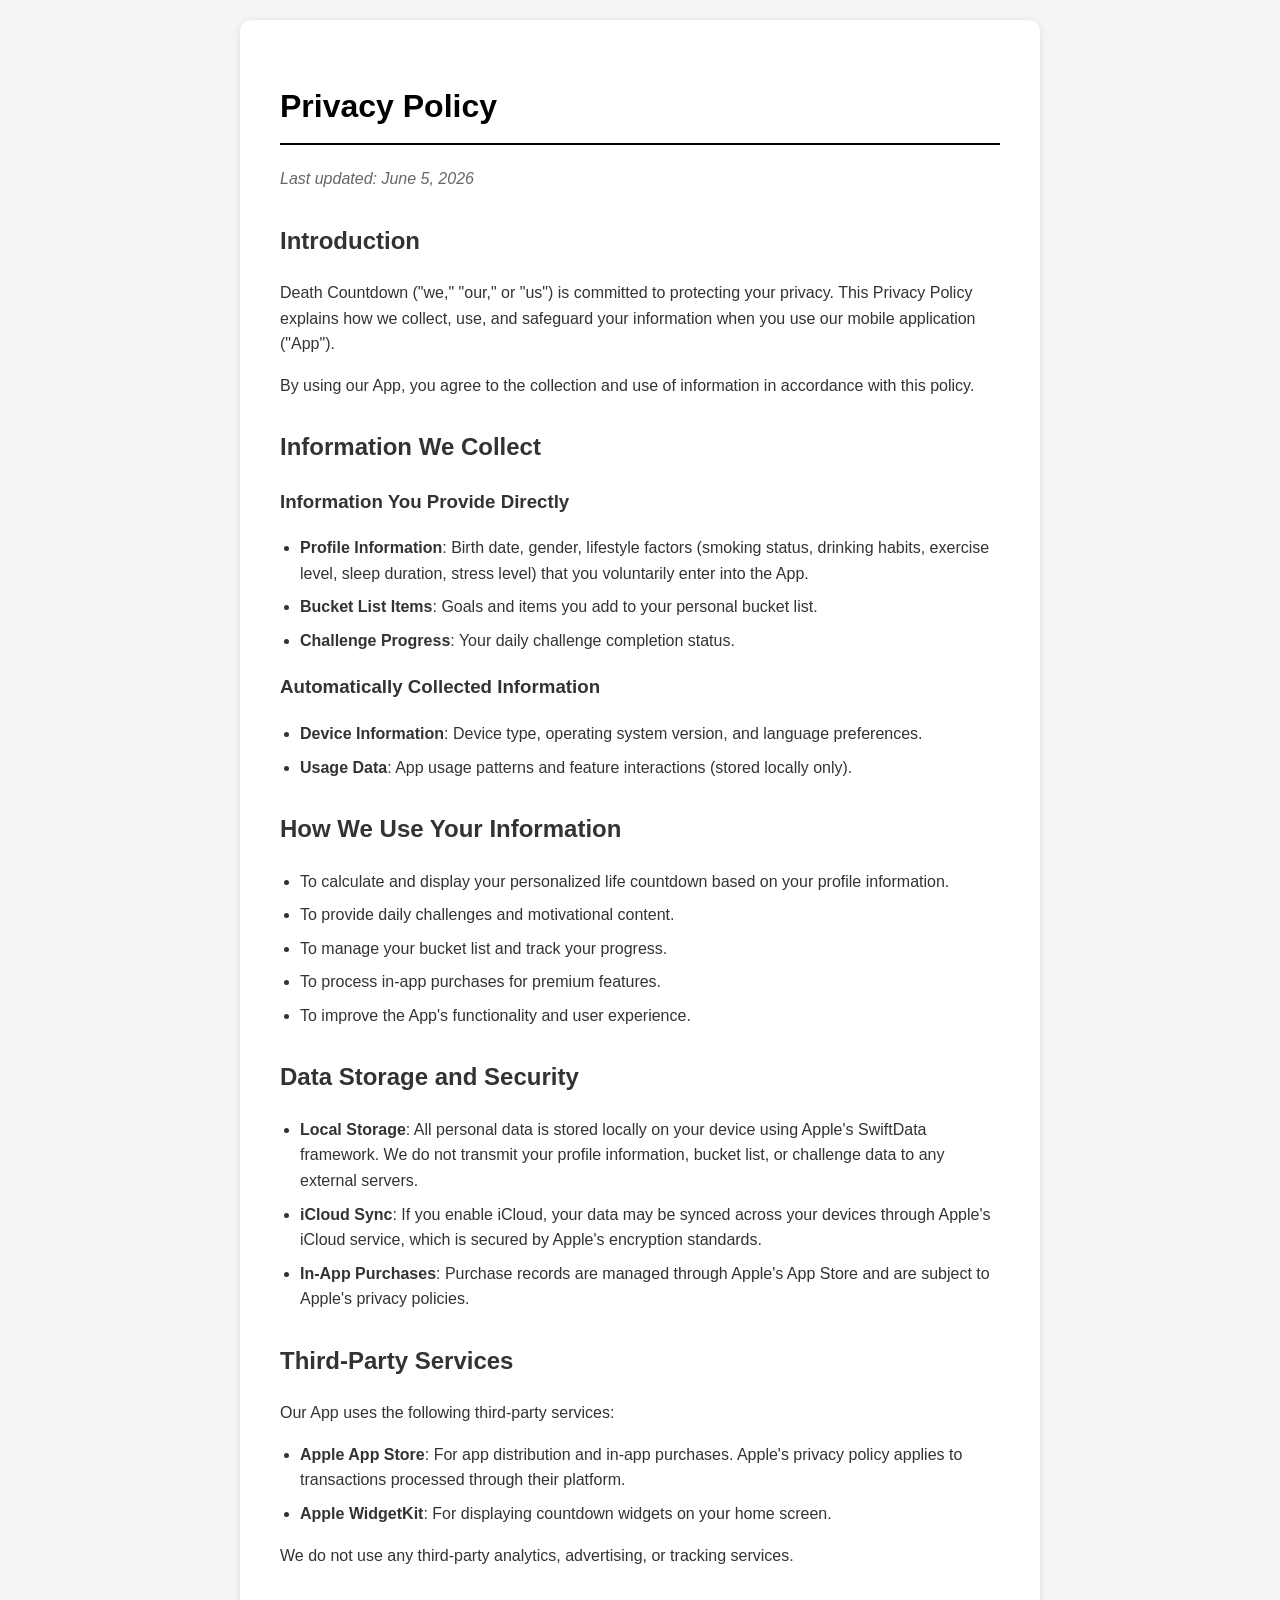
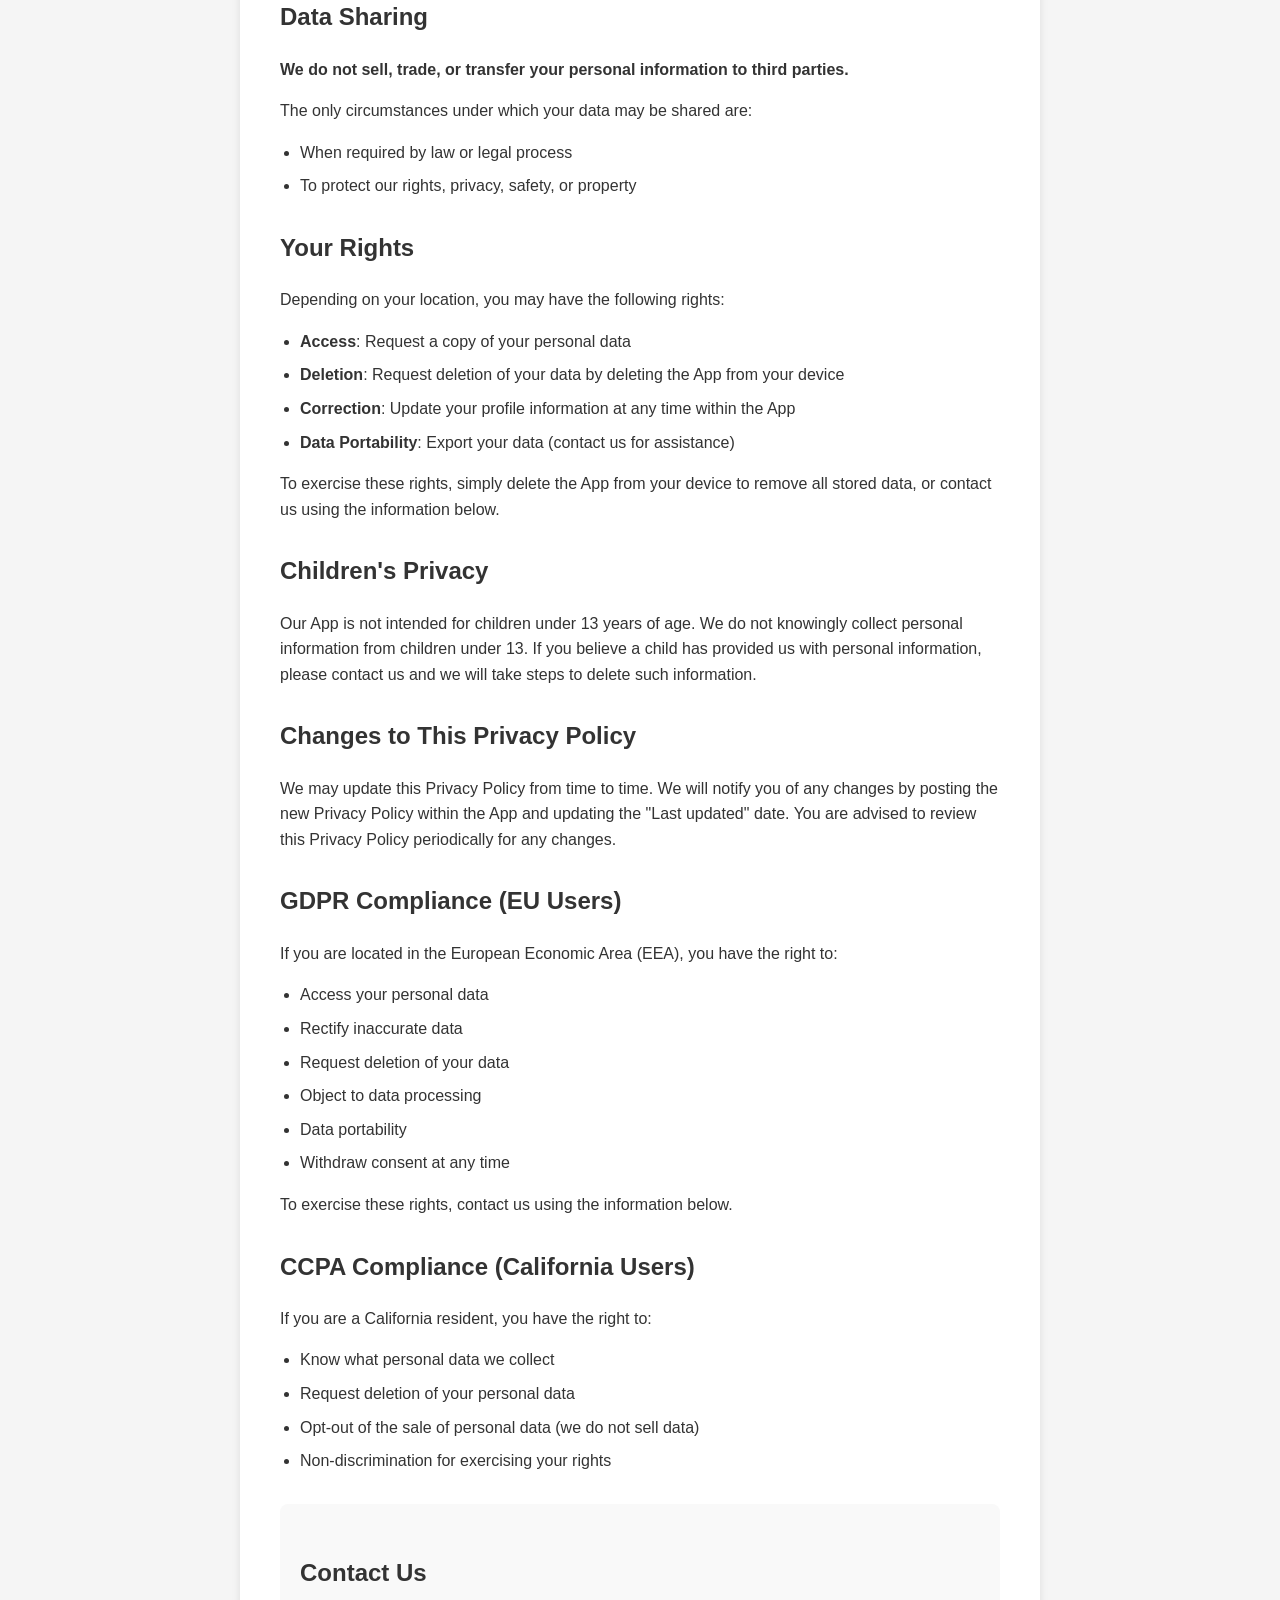
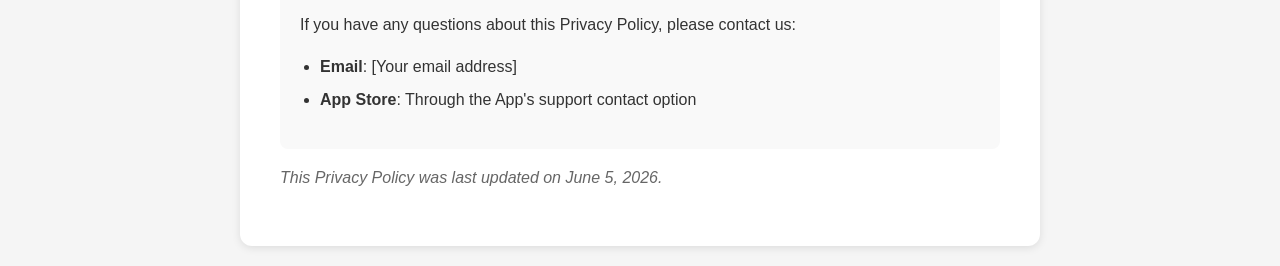
==== Privacy_Policy.html @ 58b848e2 "Add files via upload" ====
<!DOCTYPE html>
<html lang="en">
<head>
    <meta charset="UTF-8">
    <meta name="viewport" content="width=device-width, initial-scale=1.0">
    <title>Death Countdown - Privacy Policy</title>
    <style>
        body {
            font-family: -apple-system, BlinkMacSystemFont, 'Segoe UI', Roboto, Oxygen, Ubuntu, sans-serif;
            line-height: 1.6;
            color: #333;
            max-width: 800px;
            margin: 0 auto;
            padding: 20px;
            background-color: #f5f5f5;
        }
        .container {
            background-color: white;
            padding: 40px;
            border-radius: 12px;
            box-shadow: 0 2px 8px rgba(0,0,0,0.1);
        }
        h1 {
            color: #000;
            border-bottom: 2px solid #000;
            padding-bottom: 10px;
        }
        h2 {
            color: #333;
            margin-top: 30px;
        }
        ul {
            padding-left: 20px;
        }
        li {
            margin-bottom: 8px;
        }
        .date {
            color: #666;
            font-style: italic;
        }
        .contact {
            background-color: #f9f9f9;
            padding: 20px;
            border-radius: 8px;
            margin-top: 30px;
        }
        a {
            color: #007AFF;
        }
    </style>
</head>
<body>
    <div class="container">
        <h1>Privacy Policy</h1>
        <p class="date">Last updated: June 5, 2026</p>

        <h2>Introduction</h2>
        <p>Death Countdown ("we," "our," or "us") is committed to protecting your privacy. This Privacy Policy explains how we collect, use, and safeguard your information when you use our mobile application ("App").</p>
        <p>By using our App, you agree to the collection and use of information in accordance with this policy.</p>

        <h2>Information We Collect</h2>
        
        <h3>Information You Provide Directly</h3>
        <ul>
            <li><strong>Profile Information</strong>: Birth date, gender, lifestyle factors (smoking status, drinking habits, exercise level, sleep duration, stress level) that you voluntarily enter into the App.</li>
            <li><strong>Bucket List Items</strong>: Goals and items you add to your personal bucket list.</li>
            <li><strong>Challenge Progress</strong>: Your daily challenge completion status.</li>
        </ul>

        <h3>Automatically Collected Information</h3>
        <ul>
            <li><strong>Device Information</strong>: Device type, operating system version, and language preferences.</li>
            <li><strong>Usage Data</strong>: App usage patterns and feature interactions (stored locally only).</li>
        </ul>

        <h2>How We Use Your Information</h2>
        <ul>
            <li>To calculate and display your personalized life countdown based on your profile information.</li>
            <li>To provide daily challenges and motivational content.</li>
            <li>To manage your bucket list and track your progress.</li>
            <li>To process in-app purchases for premium features.</li>
            <li>To improve the App's functionality and user experience.</li>
        </ul>

        <h2>Data Storage and Security</h2>
        <ul>
            <li><strong>Local Storage</strong>: All personal data is stored locally on your device using Apple's SwiftData framework. We do not transmit your profile information, bucket list, or challenge data to any external servers.</li>
            <li><strong>iCloud Sync</strong>: If you enable iCloud, your data may be synced across your devices through Apple's iCloud service, which is secured by Apple's encryption standards.</li>
            <li><strong>In-App Purchases</strong>: Purchase records are managed through Apple's App Store and are subject to Apple's privacy policies.</li>
        </ul>

        <h2>Third-Party Services</h2>
        <p>Our App uses the following third-party services:</p>
        <ul>
            <li><strong>Apple App Store</strong>: For app distribution and in-app purchases. Apple's privacy policy applies to transactions processed through their platform.</li>
            <li><strong>Apple WidgetKit</strong>: For displaying countdown widgets on your home screen.</li>
        </ul>
        <p>We do not use any third-party analytics, advertising, or tracking services.</p>

        <h2>Data Sharing</h2>
        <p><strong>We do not sell, trade, or transfer your personal information to third parties.</strong></p>
        <p>The only circumstances under which your data may be shared are:</p>
        <ul>
            <li>When required by law or legal process</li>
            <li>To protect our rights, privacy, safety, or property</li>
        </ul>

        <h2>Your Rights</h2>
        <p>Depending on your location, you may have the following rights:</p>
        <ul>
            <li><strong>Access</strong>: Request a copy of your personal data</li>
            <li><strong>Deletion</strong>: Request deletion of your data by deleting the App from your device</li>
            <li><strong>Correction</strong>: Update your profile information at any time within the App</li>
            <li><strong>Data Portability</strong>: Export your data (contact us for assistance)</li>
        </ul>
        <p>To exercise these rights, simply delete the App from your device to remove all stored data, or contact us using the information below.</p>

        <h2>Children's Privacy</h2>
        <p>Our App is not intended for children under 13 years of age. We do not knowingly collect personal information from children under 13. If you believe a child has provided us with personal information, please contact us and we will take steps to delete such information.</p>

        <h2>Changes to This Privacy Policy</h2>
        <p>We may update this Privacy Policy from time to time. We will notify you of any changes by posting the new Privacy Policy within the App and updating the "Last updated" date. You are advised to review this Privacy Policy periodically for any changes.</p>

        <h2>GDPR Compliance (EU Users)</h2>
        <p>If you are located in the European Economic Area (EEA), you have the right to:</p>
        <ul>
            <li>Access your personal data</li>
            <li>Rectify inaccurate data</li>
            <li>Request deletion of your data</li>
            <li>Object to data processing</li>
            <li>Data portability</li>
            <li>Withdraw consent at any time</li>
        </ul>
        <p>To exercise these rights, contact us using the information below.</p>

        <h2>CCPA Compliance (California Users)</h2>
        <p>If you are a California resident, you have the right to:</p>
        <ul>
            <li>Know what personal data we collect</li>
            <li>Request deletion of your personal data</li>
            <li>Opt-out of the sale of personal data (we do not sell data)</li>
            <li>Non-discrimination for exercising your rights</li>
        </ul>

        <div class="contact">
            <h2>Contact Us</h2>
            <p>If you have any questions about this Privacy Policy, please contact us:</p>
            <ul>
                <li><strong>Email</strong>: [Your email address]</li>
                <li><strong>App Store</strong>: Through the App's support contact option</li>
            </ul>
        </div>

        <p class="date">This Privacy Policy was last updated on June 5, 2026.</p>
    </div>
</body>
</html>
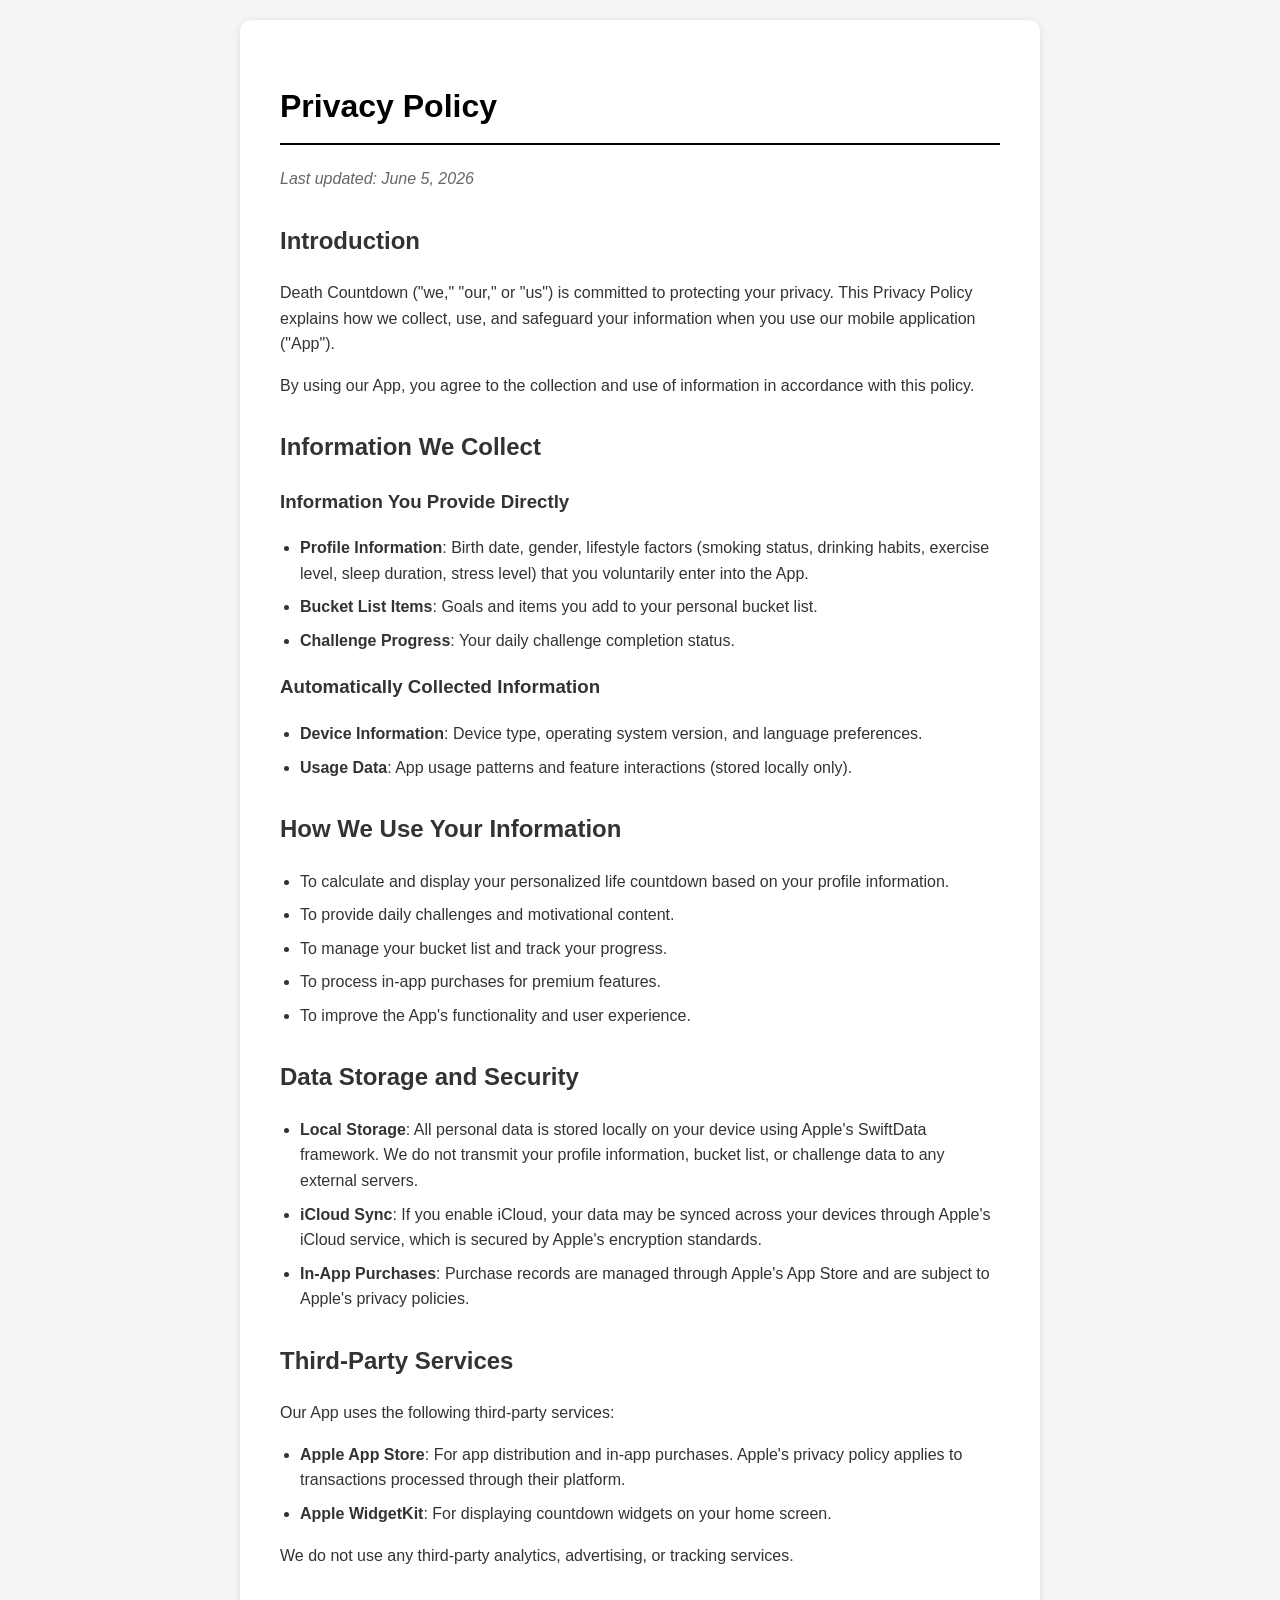
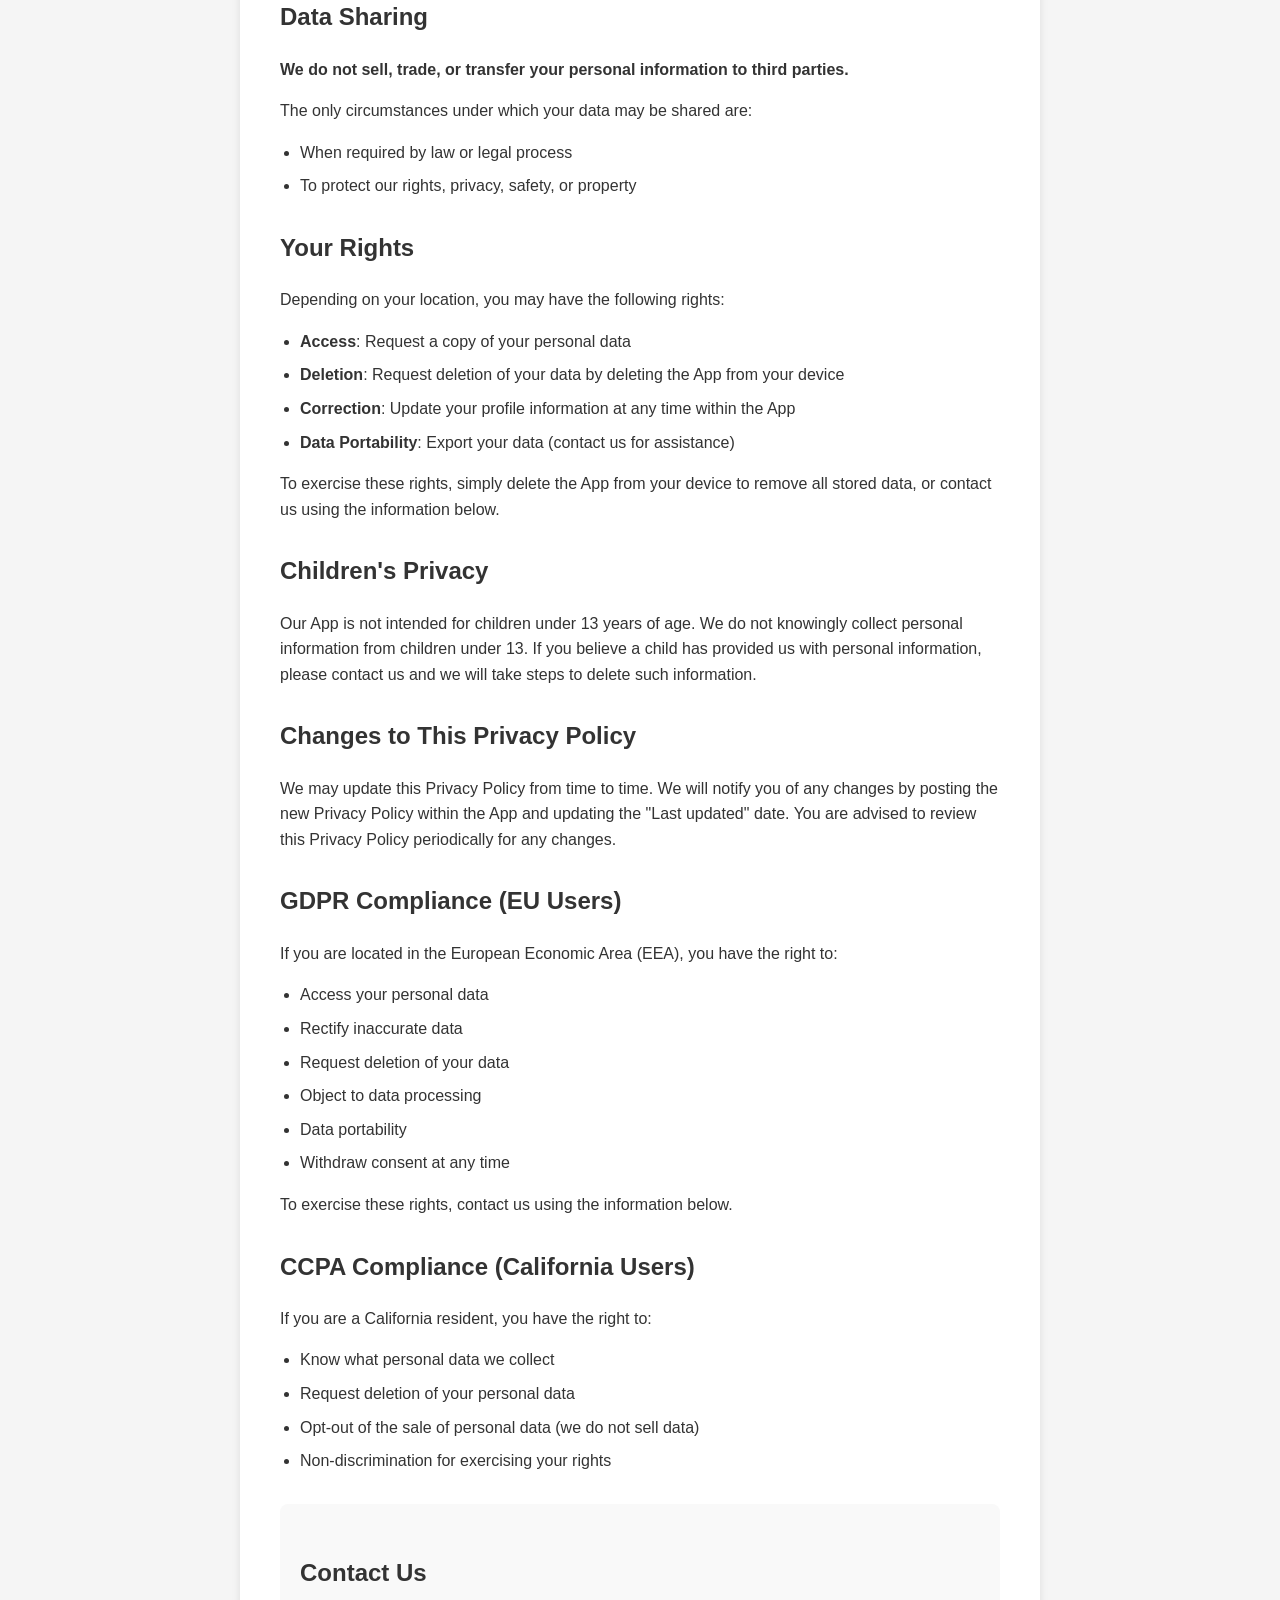
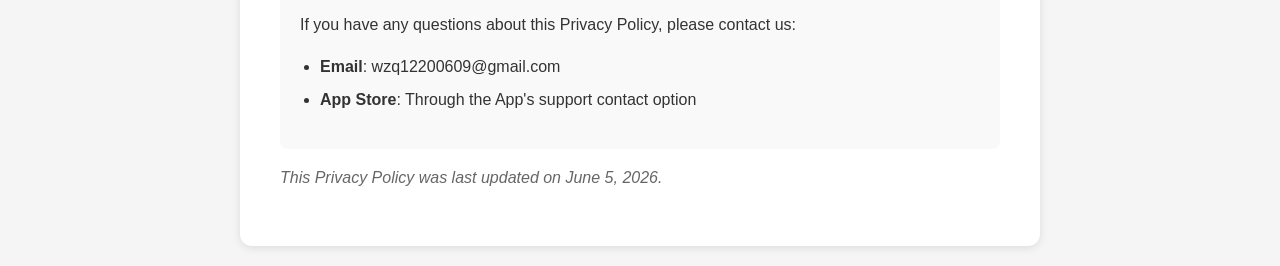
==== commit 0b5ed85c: "Update Privacy_Policy.html" ====
--- a/Privacy_Policy.html
+++ b/Privacy_Policy.html
@@ -147,7 +147,7 @@
             <h2>Contact Us</h2>
             <p>If you have any questions about this Privacy Policy, please contact us:</p>
             <ul>
-                <li><strong>Email</strong>: [Your email address]</li>
+                <li><strong>Email</strong>: wzq12200609@gmail.com</li>
                 <li><strong>App Store</strong>: Through the App's support contact option</li>
             </ul>
         </div>
